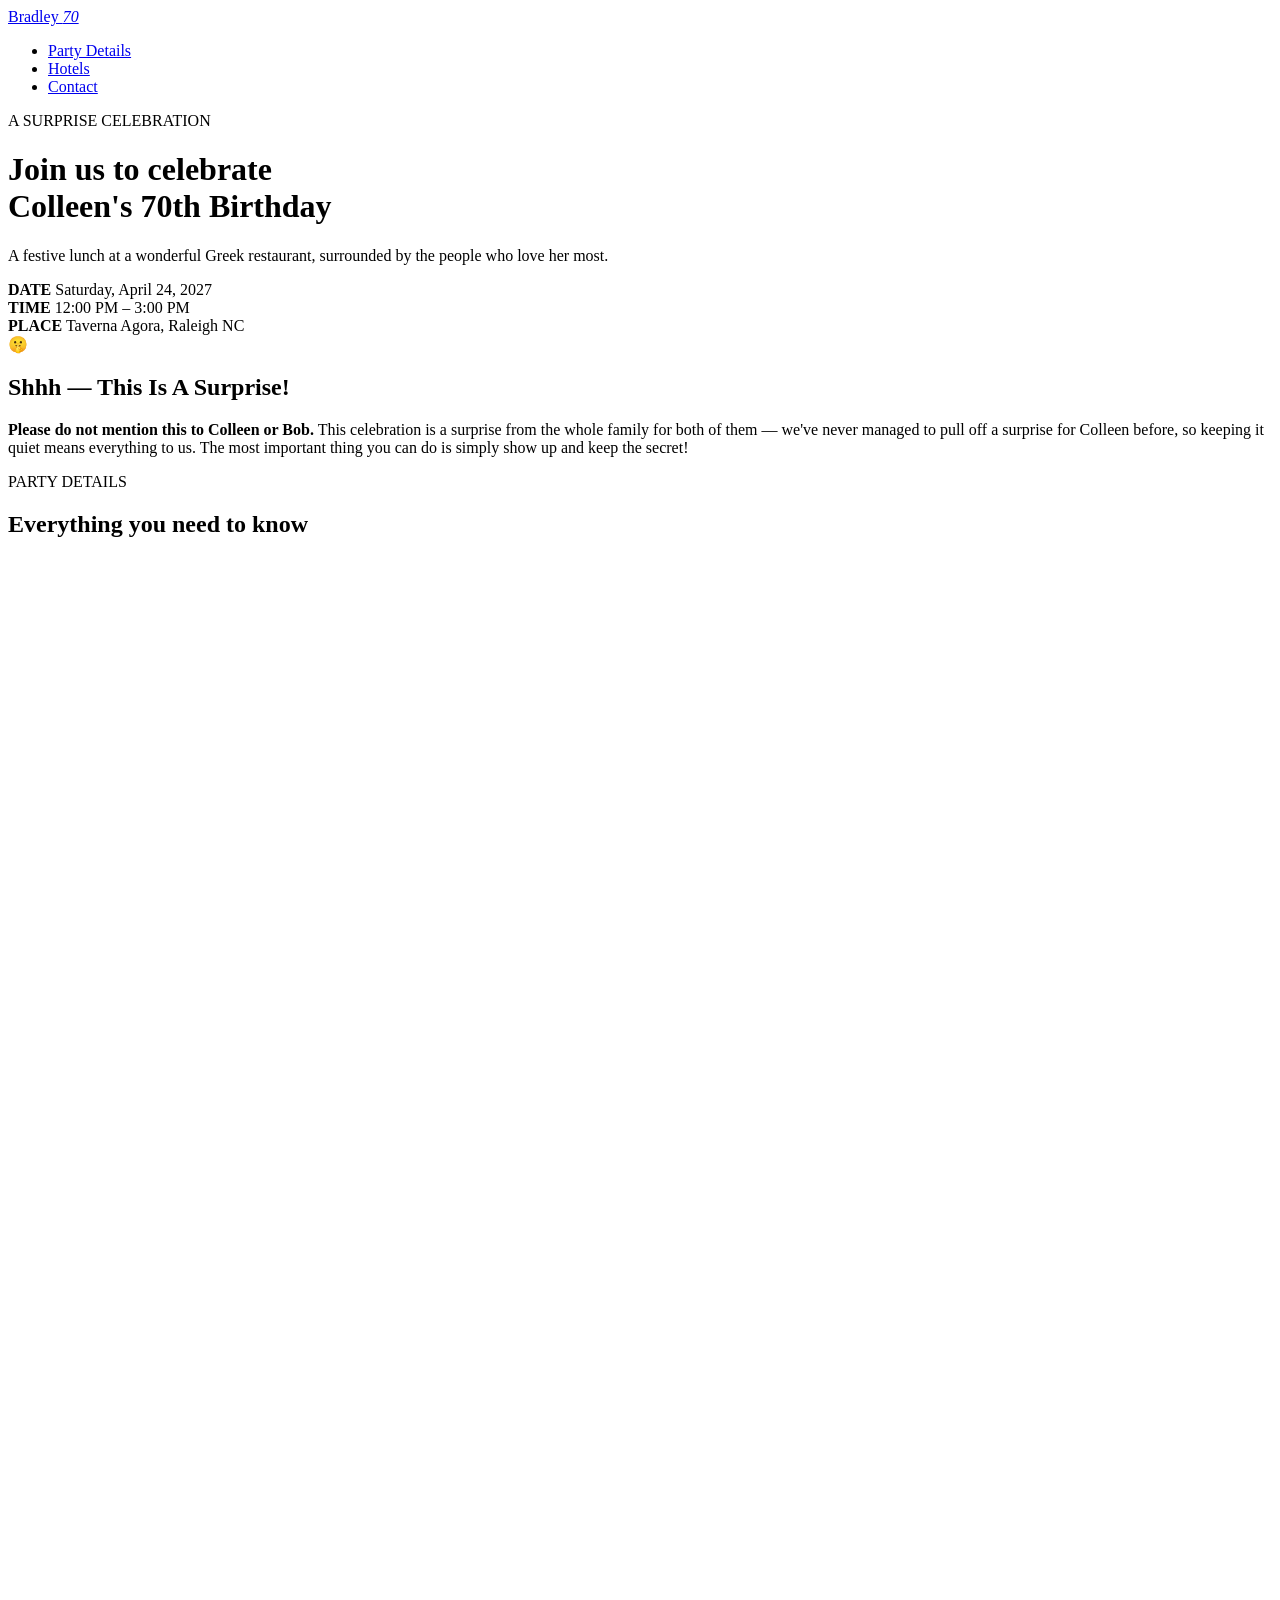
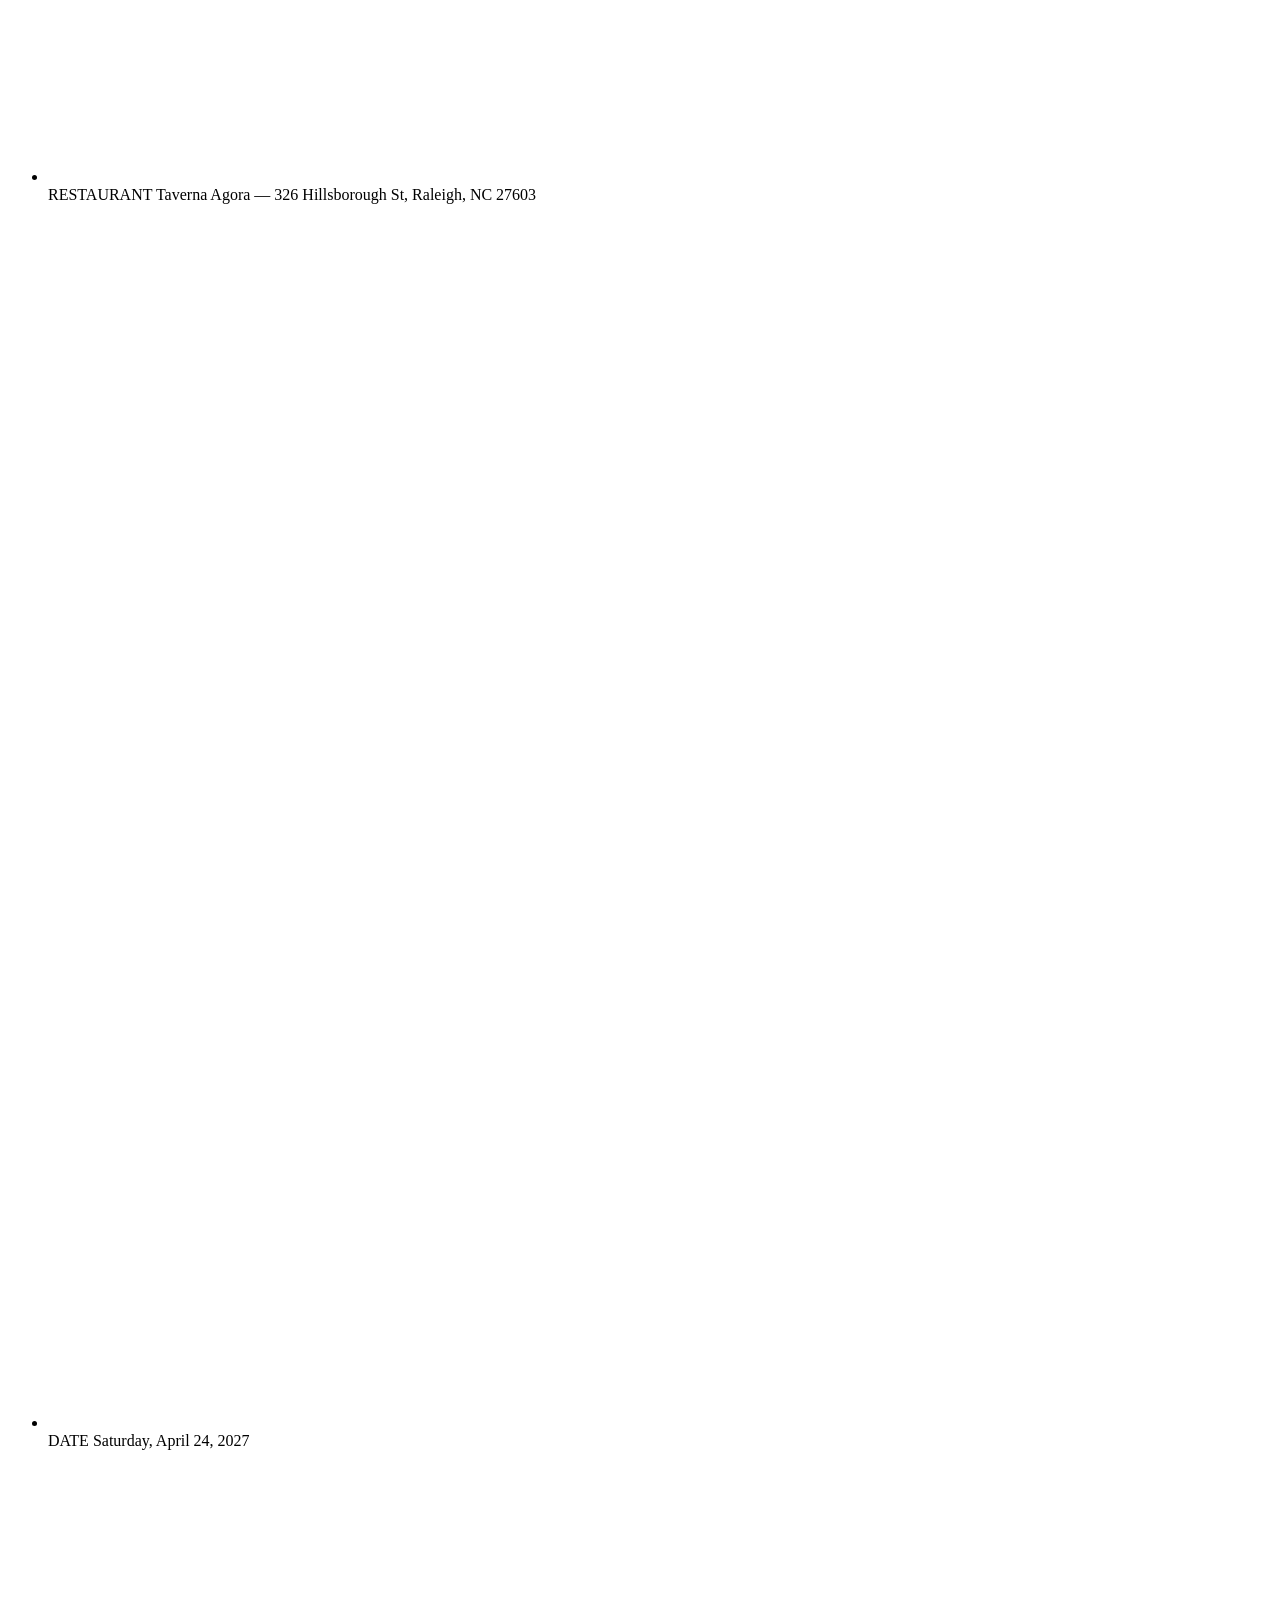
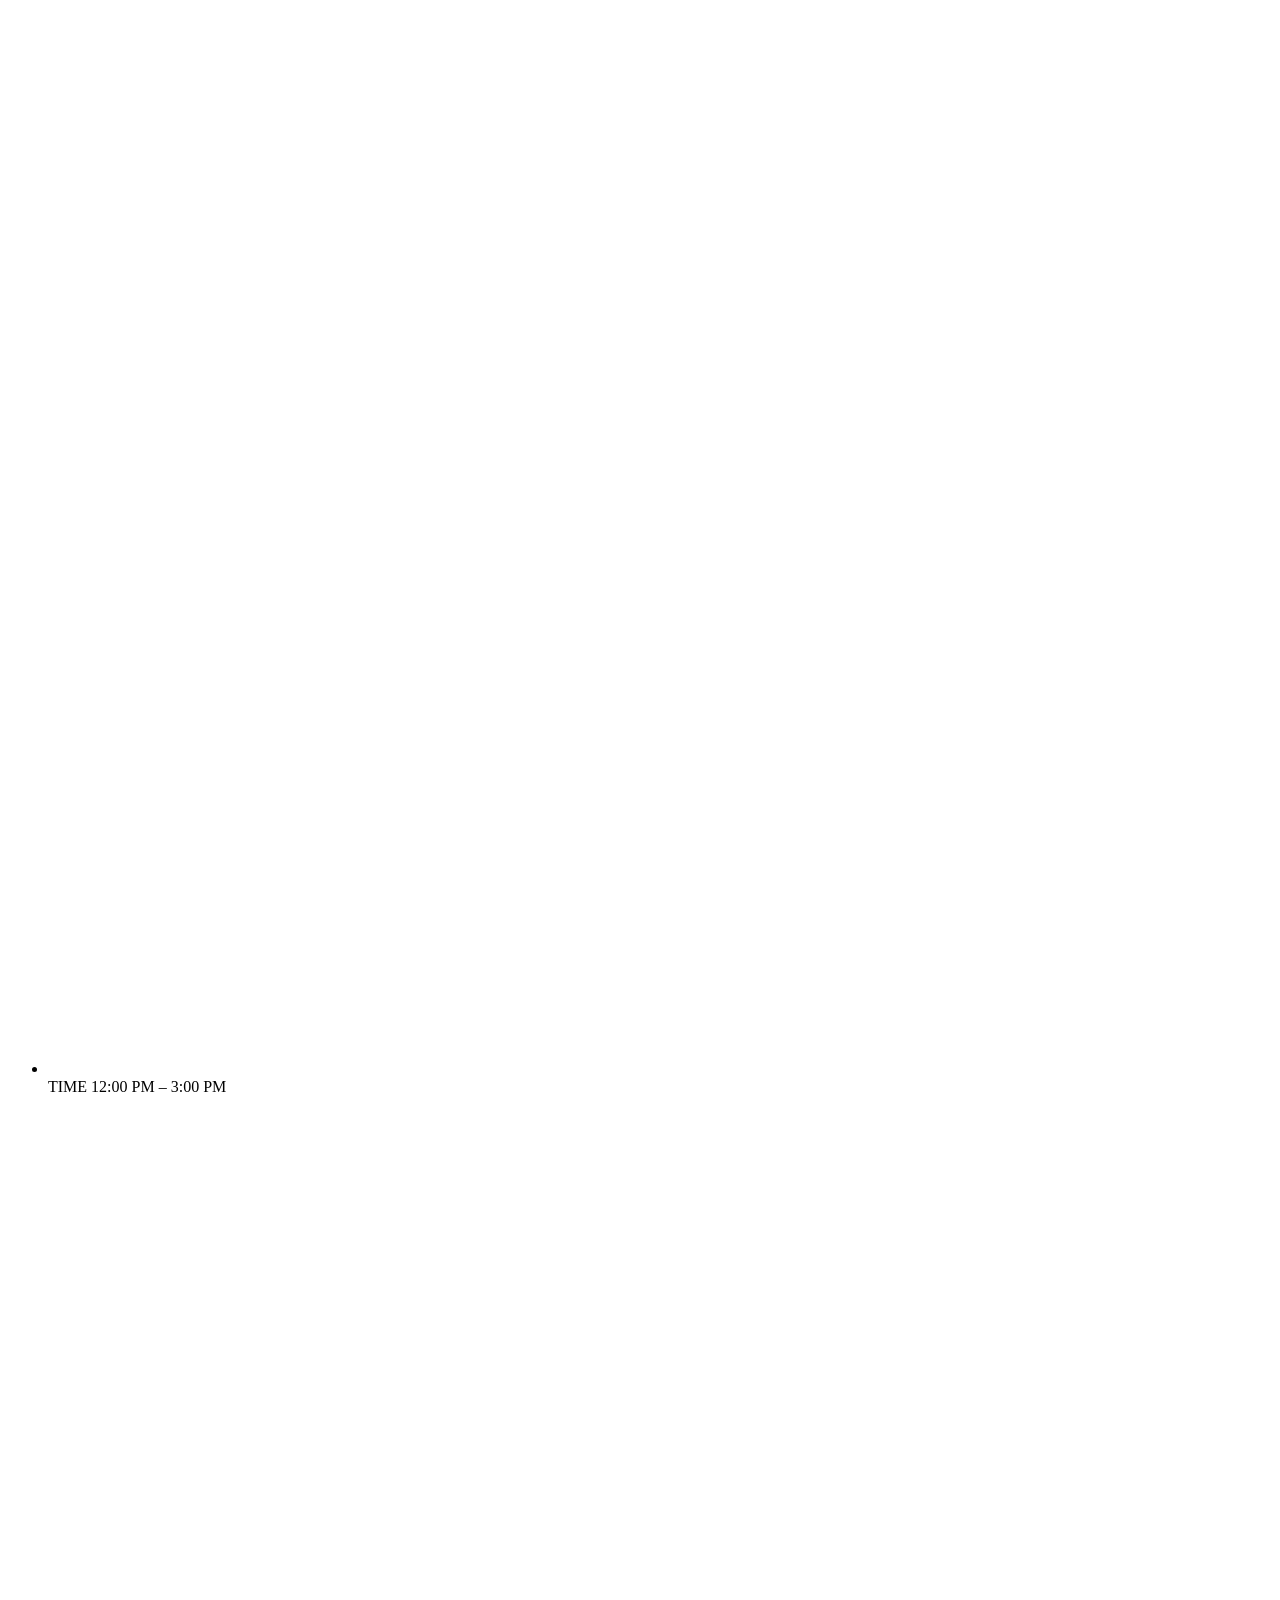
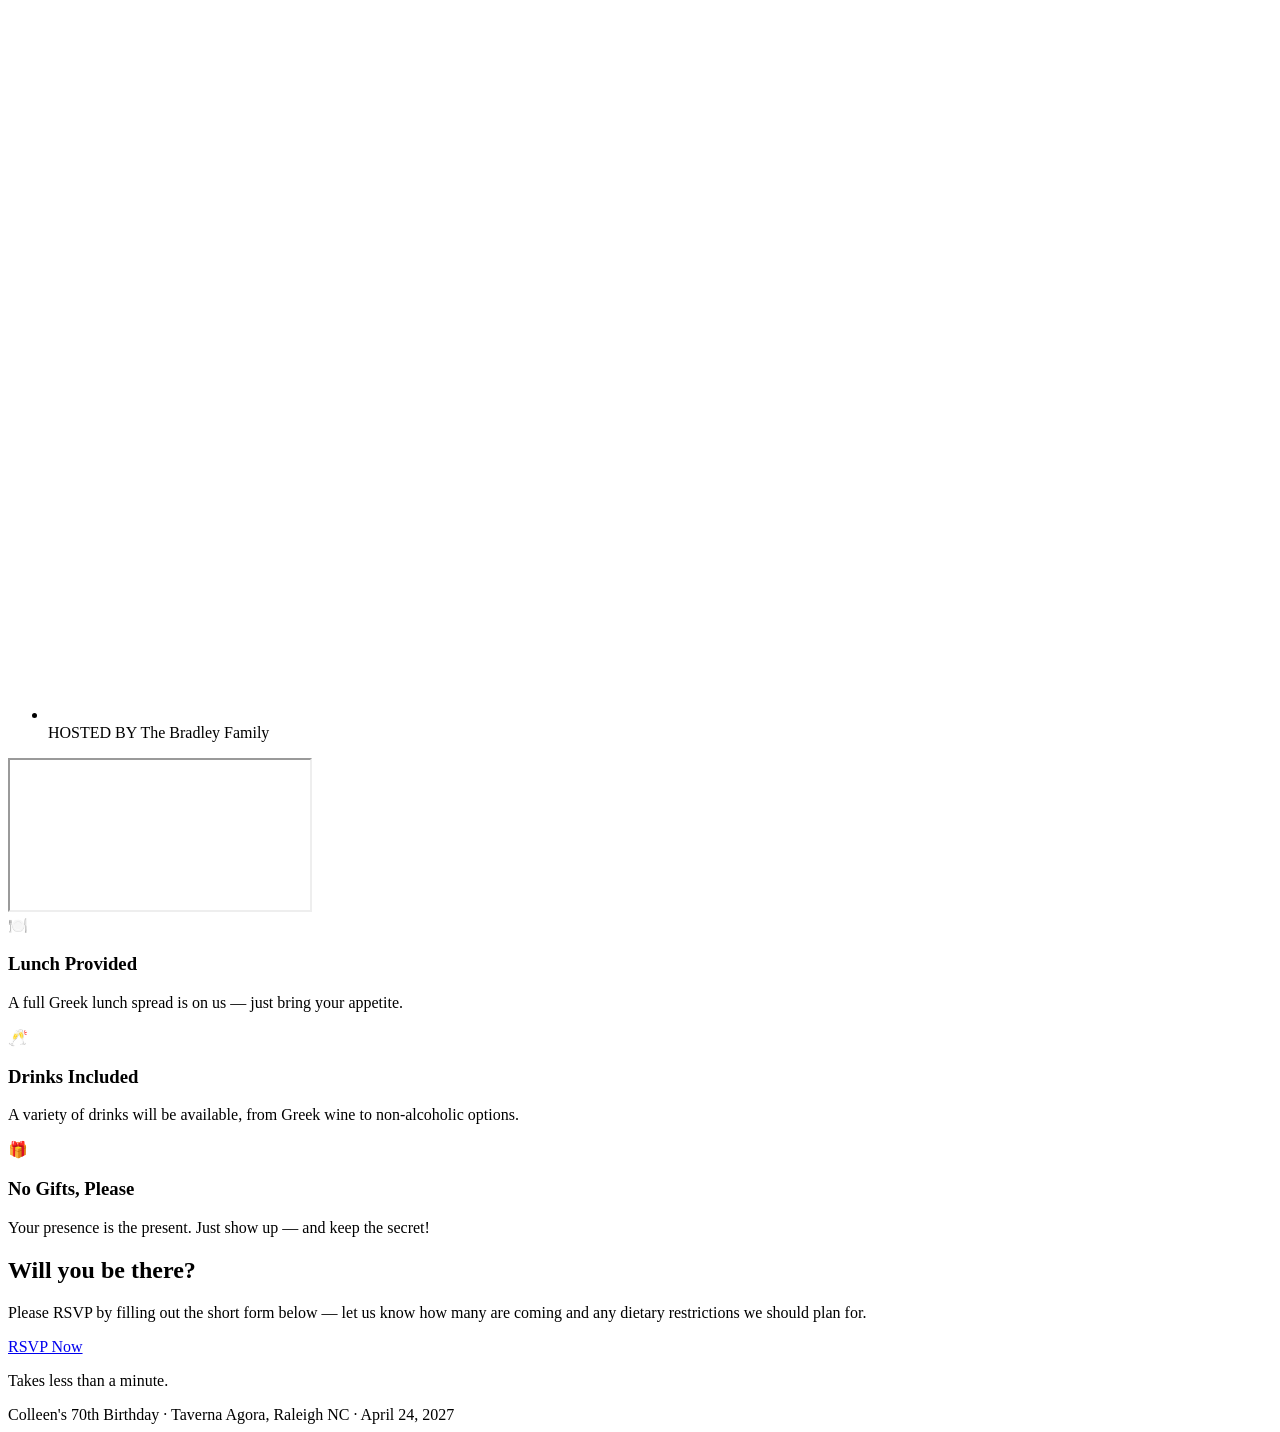
==== index.html @ 395ad721 "Add files via upload" ====
<!DOCTYPE html>
<html lang="en">
<head>
<meta charset="UTF-8">
<meta name="viewport" content="width=device-width, initial-scale=1.0">
<title>Colleen's 70th Birthday Celebration | Taverna Agora</title>
<meta name="description" content="Join us for a surprise 70th birthday celebration for Colleen at Taverna Agora, Raleigh, NC.">
<link rel="preconnect" href="https://fonts.googleapis.com">
<link rel="preconnect" href="https://fonts.gstatic.com" crossorigin>
<link href="https://fonts.googleapis.com/css2?family=Playfair+Display:wght@600;700&family=Inter:wght@400;500;600&display=swap" rel="stylesheet">
<link rel="stylesheet" href="css/style.css">
</head>
<body>

<nav class="site-nav">
  <div class="container">
    <a href="index.html" class="brand">Bradley <em>70</em></a>
    <ul>
      <li><a href="index.html" class="nav-link active">Party Details</a></li>
      <li><a href="hotels.html" class="nav-link">Hotels</a></li>
      <li><a href="contact.html" class="nav-link">Contact</a></li>
    </ul>
  </div>
</nav>

<header class="hero">
  <div class="container">
    <span class="eyebrow-mark">A SURPRISE CELEBRATION</span>
    <h1>Join us to celebrate<br>Colleen's <span class="age">70th</span> Birthday</h1>
    <p class="sub">A festive lunch at a wonderful Greek restaurant, surrounded by the people who love her most.</p>
    <div class="facts">
      <div class="fact"><strong>DATE</strong> Saturday, April 24, 2027</div>
      <div class="fact"><strong>TIME</strong> 12:00 PM – 3:00 PM</div>
      <div class="fact"><strong>PLACE</strong> Taverna Agora, Raleigh NC</div>
    </div>
  </div>
  <div class="waves"></div>
</header>

<div class="key-rule"></div>

<section class="section" style="padding-bottom: 0;">
  <div class="container">
    <div class="surprise-banner">
      <div class="shh-icon">🤫</div>
      <h2>Shhh — This Is A Surprise!</h2>
      <p><strong>Please do not mention this to Colleen or Bob.</strong> This celebration is a surprise from the whole family for both of them — we've never managed to pull off a surprise for Colleen before, so keeping it quiet means everything to us. The most important thing you can do is simply show up and keep the secret!</p>
    </div>
  </div>
</section>

<main>
  <section class="section" id="details">
    <div class="container">
      <div class="section-head">
        <span class="tag">PARTY DETAILS</span>
        <h2>Everything you need to know</h2>
      </div>

      <div class="detail-grid">
        <div>
          <ul class="detail-list">
            <li>
              <span class="icon">
                <svg viewBox="0 0 24 24" fill="none" xmlns="http://www.w3.org/2000/svg"><path d="M12 2C7.6 2 4 5.6 4 10c0 5.4 7 11.5 7.3 11.8.2.2.5.3.7.3s.5-.1.7-.3C13 21.5 20 15.4 20 10c0-4.4-3.6-8-8-8Zm0 11a3 3 0 1 1 0-6 3 3 0 0 1 0 6Z" fill="%23ffffff"/></svg>
              </span>
              <span>
                <span class="label">RESTAURANT</span>
                <span class="value">Taverna Agora — 326 Hillsborough St, Raleigh, NC 27603</span>
              </span>
            </li>
            <li>
              <span class="icon">
                <svg viewBox="0 0 24 24" fill="none" xmlns="http://www.w3.org/2000/svg"><rect x="3" y="4" width="18" height="17" rx="2" stroke="%23ffffff" stroke-width="1.6"/><path d="M3 9h18M8 2v4M16 2v4" stroke="%23ffffff" stroke-width="1.6" stroke-linecap="round"/></svg>
              </span>
              <span>
                <span class="label">DATE</span>
                <span class="value">Saturday, April 24, 2027</span>
              </span>
            </li>
            <li>
              <span class="icon">
                <svg viewBox="0 0 24 24" fill="none" xmlns="http://www.w3.org/2000/svg"><circle cx="12" cy="12" r="9" stroke="%23ffffff" stroke-width="1.6"/><path d="M12 7v5l3.5 2" stroke="%23ffffff" stroke-width="1.6" stroke-linecap="round"/></svg>
              </span>
              <span>
                <span class="label">TIME</span>
                <span class="value">12:00 PM – 3:00 PM</span>
              </span>
            </li>
            <li>
              <span class="icon">
                <svg viewBox="0 0 24 24" fill="none" xmlns="http://www.w3.org/2000/svg"><path d="M4 20V10l8-6 8 6v10h-5v-6H9v6H4Z" stroke="%23ffffff" stroke-width="1.6" stroke-linejoin="round"/></svg>
              </span>
              <span>
                <span class="label">HOSTED BY</span>
                <span class="value">The Bradley Family</span>
              </span>
            </li>
          </ul>
        </div>

        <div class="map-frame">
          <iframe
            src="https://www.google.com/maps?q=326+Hillsborough+St,+Raleigh,+NC+27603&output=embed"
            allowfullscreen loading="lazy" referrerpolicy="no-referrer-when-downgrade"
            title="Map to Taverna Agora, 326 Hillsborough St, Raleigh, NC 27603"></iframe>
        </div>
      </div>

      <div class="provide-grid">
        <div class="provide-card">
          <div class="icon-circle">🍽️</div>
          <h3>Lunch Provided</h3>
          <p>A full Greek lunch spread is on us — just bring your appetite.</p>
        </div>
        <div class="provide-card">
          <div class="icon-circle">🥂</div>
          <h3>Drinks Included</h3>
          <p>A variety of drinks will be available, from Greek wine to non-alcoholic options.</p>
        </div>
        <div class="provide-card">
          <div class="icon-circle">🎁</div>
          <h3>No Gifts, Please</h3>
          <p>Your presence is the present. Just show up — and keep the secret!</p>
        </div>
      </div>

      <div class="rsvp-box">
        <h2>Will you be there?</h2>
        <p>Please RSVP by filling out the short form below — let us know how many are coming and any dietary restrictions we should plan for.</p>
        <a class="btn" href="https://forms.gle/REPLACE-WITH-YOUR-GOOGLE-FORM-LINK" target="_blank" rel="noopener">RSVP Now</a>
        <p class="rsvp-note">Takes less than a minute.</p>
      </div>
    </div>
  </section>
</main>

<footer class="site-footer">
  <div class="container">
    <div class="key-rule on-light"></div>
    <p style="margin:0;">Colleen's 70th Birthday · Taverna Agora, Raleigh NC · April 24, 2027</p>
  </div>
</footer>

</body>
</html>
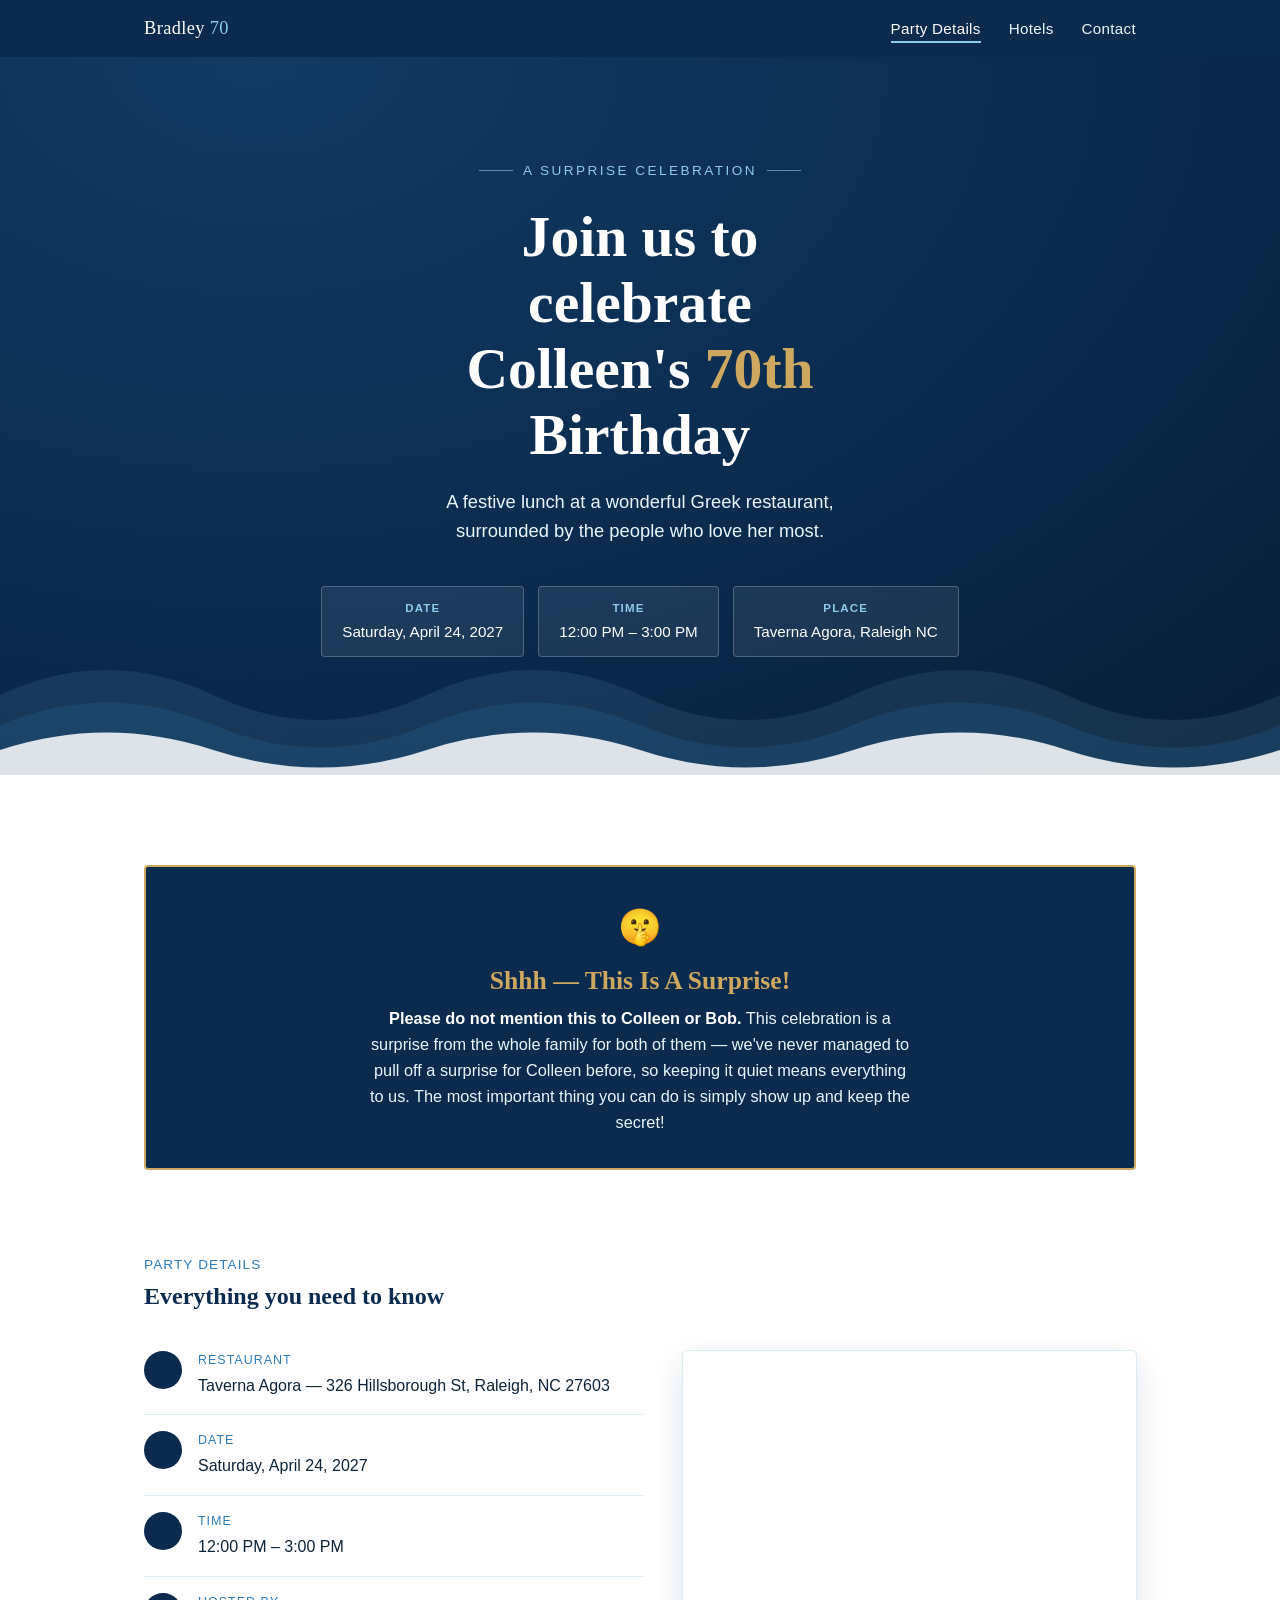
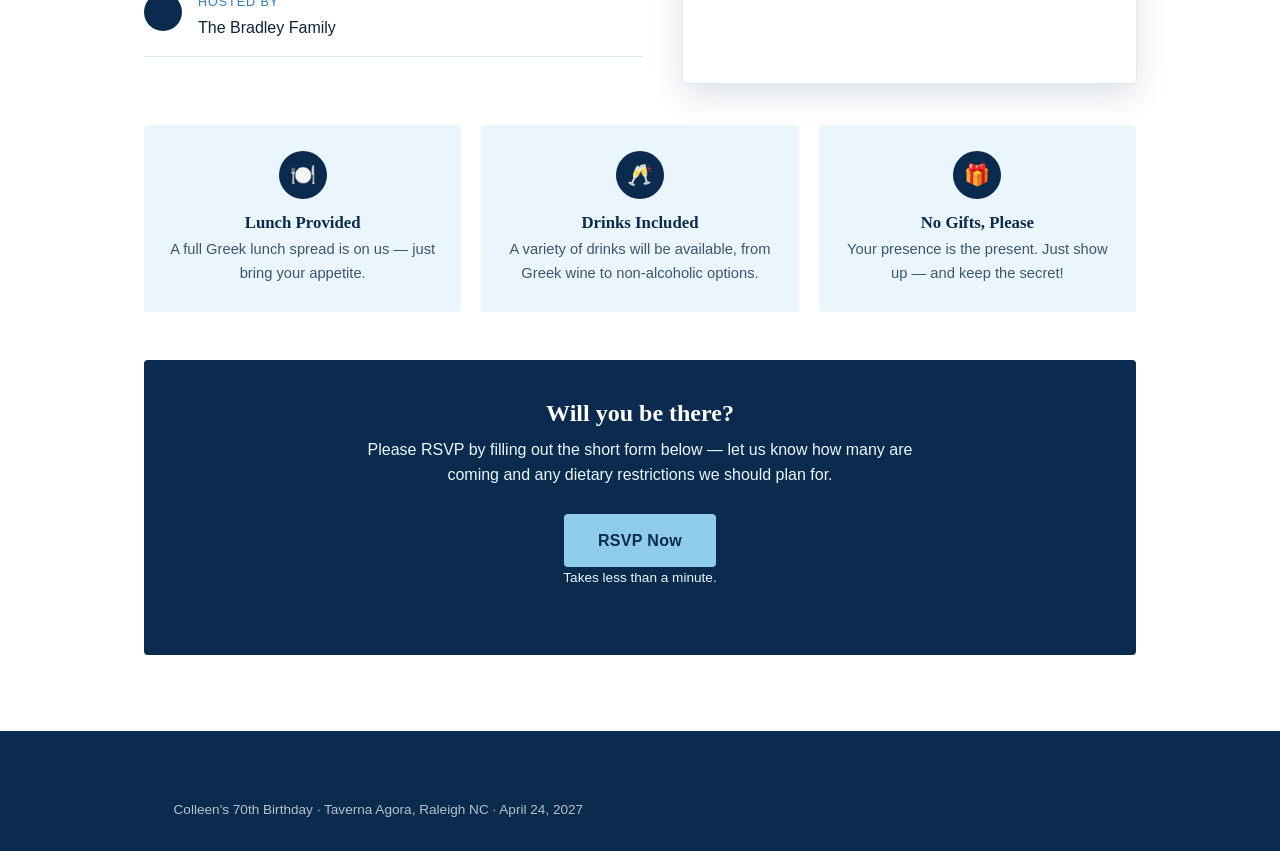
==== commit 187e0201: "Update index.html" ====
--- a/index.html
+++ b/index.html
@@ -128,7 +128,7 @@
       <div class="rsvp-box">
         <h2>Will you be there?</h2>
         <p>Please RSVP by filling out the short form below — let us know how many are coming and any dietary restrictions we should plan for.</p>
-        <a class="btn" href="https://forms.gle/REPLACE-WITH-YOUR-GOOGLE-FORM-LINK" target="_blank" rel="noopener">RSVP Now</a>
+        <a class="btn" href="https://docs.google.com/forms/d/e/1FAIpQLSdZSGmKIFh0bM7-O-mMtYijqo8UPM6EqAW4TR5RbbBrbN6z6A/viewform?usp=publish-editor" target="_blank" rel="noopener">RSVP Now</a>
         <p class="rsvp-note">Takes less than a minute.</p>
       </div>
     </div>
--- a/css/style.css
+++ b/css/style.css
@@ -0,0 +1,399 @@
+/* ==========================================================================
+   Mom's 70th Birthday — shared styles
+   Palette: deep Aegean navy, Santorini blue, sky blue, white
+   Type: Playfair Display (display) + Inter (body)
+   ========================================================================== */
+
+:root {
+  --navy-deep: #0a2b4e;
+  --navy: #123a63;
+  --blue: #2f7cb8;
+  --sky: #8fcbea;
+  --sky-pale: #eaf6fc;
+  --white: #ffffff;
+  --ink: #0e2438;
+  --ink-soft: #3c5670;
+  --gold: #cda85e; /* single, sparing accent — used only for the "70" */
+
+  --radius: 4px;
+  --max-width: 1040px;
+  --shadow: 0 12px 32px rgba(10, 43, 78, 0.14);
+}
+
+* { box-sizing: border-box; }
+
+html {
+  scroll-behavior: smooth;
+}
+
+body {
+  margin: 0;
+  font-family: 'Inter', -apple-system, BlinkMacSystemFont, 'Segoe UI', sans-serif;
+  color: var(--ink);
+  background: var(--white);
+  line-height: 1.6;
+  -webkit-font-smoothing: antialiased;
+}
+
+h1, h2, h3, .display {
+  font-family: 'Playfair Display', Georgia, serif;
+  font-weight: 600;
+  color: var(--navy-deep);
+  margin: 0 0 0.4em 0;
+  line-height: 1.15;
+}
+
+p { margin: 0 0 1em 0; max-width: 62ch; }
+
+a { color: var(--blue); }
+
+img, svg { max-width: 100%; display: block; }
+
+.container {
+  max-width: var(--max-width);
+  margin: 0 auto;
+  padding: 0 24px;
+}
+
+/* ---------- Greek key motif ---------- */
+.key-rule {
+  height: 14px;
+  width: 100%;
+  background-image: url("data:image/svg+xml,%3Csvg xmlns='http://www.w3.org/2000/svg' width='28' height='14' viewBox='0 0 28 14'%3E%3Cpath d='M0 14V0h28v4H8v2h16v4H8v2h20v2z' fill='%23ffffff'/%3E%3C/svg%3E");
+  background-repeat: repeat-x;
+  background-size: 28px 14px;
+  opacity: 0.9;
+}
+.key-rule.on-light {
+  background-image: url("data:image/svg+xml,%3Csvg xmlns='http://www.w3.org/2000/svg' width='28' height='14' viewBox='0 0 28 14'%3E%3Cpath d='M0 14V0h28v4H8v2h16v4H8v2h20v2z' fill='%230a2b4e'/%3E%3C/svg%3E");
+  opacity: 0.15;
+}
+
+/* ---------- Nav ---------- */
+.site-nav {
+  background: var(--navy-deep);
+  position: sticky;
+  top: 0;
+  z-index: 50;
+}
+.site-nav .container {
+  display: flex;
+  align-items: center;
+  justify-content: space-between;
+  padding-top: 14px;
+  padding-bottom: 14px;
+}
+.site-nav .brand {
+  font-family: 'Playfair Display', serif;
+  color: var(--white);
+  font-size: 1.15rem;
+  letter-spacing: 0.02em;
+  text-decoration: none;
+}
+.site-nav .brand em { color: var(--sky); font-style: normal; }
+.site-nav ul {
+  list-style: none;
+  display: flex;
+  gap: 28px;
+  margin: 0;
+  padding: 0;
+}
+.site-nav a.nav-link {
+  color: var(--sky-pale);
+  text-decoration: none;
+  font-size: 0.95rem;
+  letter-spacing: 0.02em;
+  padding-bottom: 4px;
+  border-bottom: 2px solid transparent;
+  transition: border-color 0.2s ease, color 0.2s ease;
+}
+.site-nav a.nav-link:hover,
+.site-nav a.nav-link.active {
+  color: var(--white);
+  border-bottom-color: var(--sky);
+}
+.nav-toggle { display: none; }
+
+@media (max-width: 640px) {
+  .site-nav .container { flex-wrap: wrap; }
+  .site-nav ul { width: 100%; justify-content: center; gap: 20px; padding-top: 10px; flex-wrap: wrap; }
+}
+
+/* ---------- Hero ---------- */
+.hero {
+  position: relative;
+  overflow: hidden;
+  background: radial-gradient(120% 140% at 20% 0%, var(--navy) 0%, var(--navy-deep) 55%, #071d34 100%);
+  color: var(--white);
+  padding: 96px 0 110px;
+  text-align: center;
+}
+.hero .waves {
+  position: absolute;
+  inset: auto 0 0 0;
+  height: 140px;
+  background-image: url("data:image/svg+xml,%3Csvg xmlns='http://www.w3.org/2000/svg' viewBox='0 0 1200 140' preserveAspectRatio='none'%3E%3Cpath d='M0 60 Q 100 10 200 60 T 400 60 T 600 60 T 800 60 T 1000 60 T 1200 60 V140 H0 Z' fill='%238fcbea' fill-opacity='0.10'/%3E%3Cpath d='M0 90 Q 100 45 200 90 T 400 90 T 600 90 T 800 90 T 1000 90 T 1200 90 V140 H0 Z' fill='%232f7cb8' fill-opacity='0.18'/%3E%3Cpath d='M0 115 Q 100 80 200 115 T 400 115 T 600 115 T 800 115 T 1000 115 T 1200 115 V140 H0 Z' fill='%23ffffff' fill-opacity='0.85'/%3E%3C/svg%3E");
+  background-repeat: no-repeat;
+  background-size: 100% 100%;
+}
+.hero .eyebrow-mark {
+  display: inline-flex;
+  align-items: center;
+  gap: 10px;
+  color: var(--sky);
+  font-size: 0.85rem;
+  letter-spacing: 0.18em;
+  margin-bottom: 22px;
+}
+.hero .eyebrow-mark::before,
+.hero .eyebrow-mark::after {
+  content: "";
+  width: 34px;
+  height: 1px;
+  background: var(--sky);
+  opacity: 0.6;
+}
+.hero h1 {
+  color: var(--white);
+  font-size: clamp(2.2rem, 5vw, 3.6rem);
+  max-width: 16ch;
+  margin: 0 auto 18px;
+}
+.hero h1 .age {
+  color: var(--gold);
+}
+.hero .sub {
+  color: var(--sky-pale);
+  font-size: 1.15rem;
+  max-width: 46ch;
+  margin: 0 auto 40px;
+}
+.hero .facts {
+  display: flex;
+  flex-wrap: wrap;
+  justify-content: center;
+  gap: 14px;
+  margin-bottom: 8px;
+}
+.hero .fact {
+  background: rgba(255,255,255,0.08);
+  border: 1px solid rgba(255,255,255,0.22);
+  border-radius: var(--radius);
+  padding: 12px 20px;
+  font-size: 0.95rem;
+  color: var(--white);
+}
+.hero .fact strong { color: var(--sky); display: block; font-size: 0.72rem; letter-spacing: 0.1em; margin-bottom: 3px; }
+
+/* ---------- Section ---------- */
+.section {
+  padding: 76px 0;
+}
+.section.alt {
+  background: var(--sky-pale);
+}
+.section-head {
+  margin-bottom: 40px;
+}
+.section-head .tag {
+  color: var(--blue);
+  font-size: 0.85rem;
+  letter-spacing: 0.08em;
+  display: block;
+  margin-bottom: 8px;
+}
+
+/* ---------- Party detail card ---------- */
+.detail-grid {
+  display: grid;
+  grid-template-columns: 1.1fr 1fr;
+  gap: 40px;
+  align-items: start;
+}
+@media (max-width: 800px) {
+  .detail-grid { grid-template-columns: 1fr; }
+}
+.detail-list {
+  list-style: none;
+  margin: 0 0 28px 0;
+  padding: 0;
+}
+.detail-list li {
+  display: flex;
+  gap: 16px;
+  padding: 16px 0;
+  border-bottom: 1px solid #dcebf3;
+}
+.detail-list li:first-child { padding-top: 0; }
+.detail-list .icon {
+  flex: none;
+  width: 38px;
+  height: 38px;
+  border-radius: 50%;
+  background: var(--navy-deep);
+  display: flex;
+  align-items: center;
+  justify-content: center;
+}
+.detail-list .icon svg { width: 18px; height: 18px; }
+.detail-list .label {
+  font-size: 0.78rem;
+  letter-spacing: 0.08em;
+  color: var(--blue);
+  display: block;
+  margin-bottom: 2px;
+}
+.detail-list .value { color: var(--ink); font-weight: 500; }
+
+.map-frame {
+  border-radius: var(--radius);
+  overflow: hidden;
+  box-shadow: var(--shadow);
+  border: 6px solid var(--white);
+  outline: 1px solid #dcebf3;
+}
+.map-frame iframe { width: 100%; height: 320px; border: 0; display: block; }
+
+/* ---------- Surprise banner ---------- */
+.surprise-banner {
+  background: var(--navy-deep);
+  border: 2px solid var(--gold);
+  border-radius: var(--radius);
+  padding: 32px 36px;
+  margin: 0 0 8px;
+  text-align: center;
+  color: var(--white);
+}
+.surprise-banner .shh-icon { font-size: 2.2rem; margin-bottom: 10px; }
+.surprise-banner h2 { color: var(--gold); font-size: 1.6rem; margin-bottom: 10px; }
+.surprise-banner p { color: var(--sky-pale); max-width: 60ch; margin: 0 auto; font-size: 1.02rem; }
+.surprise-banner p strong { color: var(--white); }
+
+/* ---------- What we're providing ---------- */
+.provide-grid {
+  display: grid;
+  grid-template-columns: repeat(3, 1fr);
+  gap: 20px;
+  margin: 40px 0 0;
+}
+@media (max-width: 800px) { .provide-grid { grid-template-columns: 1fr; } }
+.provide-card {
+  background: var(--sky-pale);
+  border-radius: var(--radius);
+  padding: 26px 22px;
+  text-align: center;
+}
+.provide-card .icon-circle {
+  width: 48px; height: 48px; border-radius: 50%; background: var(--navy-deep);
+  display: flex; align-items: center; justify-content: center; margin: 0 auto 14px;
+  font-size: 1.3rem;
+}
+.provide-card h3 { font-size: 1.05rem; margin-bottom: 6px; }
+.provide-card p { font-size: 0.92rem; color: var(--ink-soft); margin: 0; }
+
+/* ---------- RSVP ---------- */
+.rsvp-box {
+  background: var(--navy-deep);
+  color: var(--white);
+  border-radius: var(--radius);
+  padding: 40px;
+  text-align: center;
+  margin-top: 48px;
+}
+.rsvp-box h2 { color: var(--white); }
+.rsvp-box p { color: var(--sky-pale); margin: 0 auto 26px; }
+.btn {
+  display: inline-block;
+  background: var(--sky);
+  color: var(--navy-deep);
+  font-weight: 600;
+  text-decoration: none;
+  padding: 14px 34px;
+  border-radius: var(--radius);
+  letter-spacing: 0.02em;
+  transition: transform 0.15s ease, background 0.15s ease;
+}
+.btn:hover { background: var(--white); transform: translateY(-1px); }
+.rsvp-note { color: rgba(255,255,255,0.6); font-size: 0.85rem; margin-top: 18px; margin-bottom: 0; }
+
+/* ---------- Simple page header (contact / hotels) ---------- */
+.page-header {
+  background: var(--navy-deep);
+  color: var(--white);
+  padding: 64px 0 54px;
+  text-align: center;
+}
+.page-header h1 { color: var(--white); }
+.page-header p { color: var(--sky-pale); margin: 0 auto; }
+
+/* ---------- Contact page ---------- */
+.contact-card {
+  max-width: 460px;
+  margin: 0 auto;
+  background: var(--white);
+  border: 1px solid #dcebf3;
+  border-radius: var(--radius);
+  box-shadow: var(--shadow);
+  padding: 44px;
+  text-align: center;
+}
+.contact-card .avatar-mark {
+  width: 64px;
+  height: 64px;
+  margin: 0 auto 20px;
+  border-radius: 50%;
+  background: var(--sky-pale);
+  display: flex;
+  align-items: center;
+  justify-content: center;
+  color: var(--navy-deep);
+  font-family: 'Playfair Display', serif;
+  font-size: 1.4rem;
+}
+.contact-rows { list-style: none; margin: 24px 0 0; padding: 0; text-align: left; }
+.contact-rows li { display: flex; gap: 14px; padding: 14px 0; border-top: 1px solid #eef4f8; }
+.contact-rows li:first-child { border-top: none; }
+.contact-rows .label { width: 76px; flex: none; color: var(--blue); font-size: 0.8rem; letter-spacing: 0.06em; padding-top: 2px; }
+.contact-rows .value a { color: var(--ink); text-decoration: none; font-weight: 500; }
+.contact-rows .value a:hover { color: var(--blue); }
+
+/* ---------- Hotels page ---------- */
+.hotel-list {
+  display: grid;
+  gap: 20px;
+}
+.hotel-card {
+  display: grid;
+  grid-template-columns: auto 1fr auto;
+  gap: 22px;
+  align-items: center;
+  background: var(--white);
+  border: 1px solid #dcebf3;
+  border-radius: var(--radius);
+  padding: 22px 26px;
+}
+@media (max-width: 700px) {
+  .hotel-card { grid-template-columns: 1fr; text-align: left; }
+}
+.hotel-card .num {
+  font-family: 'Playfair Display', serif;
+  font-size: 1.6rem;
+  color: var(--sky);
+  -webkit-text-stroke: 1px var(--navy-deep);
+  width: 46px;
+}
+.hotel-card h3 { margin-bottom: 4px; font-size: 1.15rem; }
+.hotel-card .addr { color: var(--ink-soft); font-size: 0.92rem; margin-bottom: 4px; }
+.hotel-card .meta { color: var(--blue); font-size: 0.85rem; }
+.hotel-card .phone { text-align: right; white-space: nowrap; font-weight: 500; }
+.hotel-card .phone a { text-decoration: none; }
+
+/* ---------- Footer ---------- */
+.site-footer {
+  background: var(--navy-deep);
+  color: rgba(255,255,255,0.7);
+  text-align: center;
+  padding: 30px 0;
+  font-size: 0.85rem;
+}
+.site-footer .key-rule { margin-bottom: 24px; }
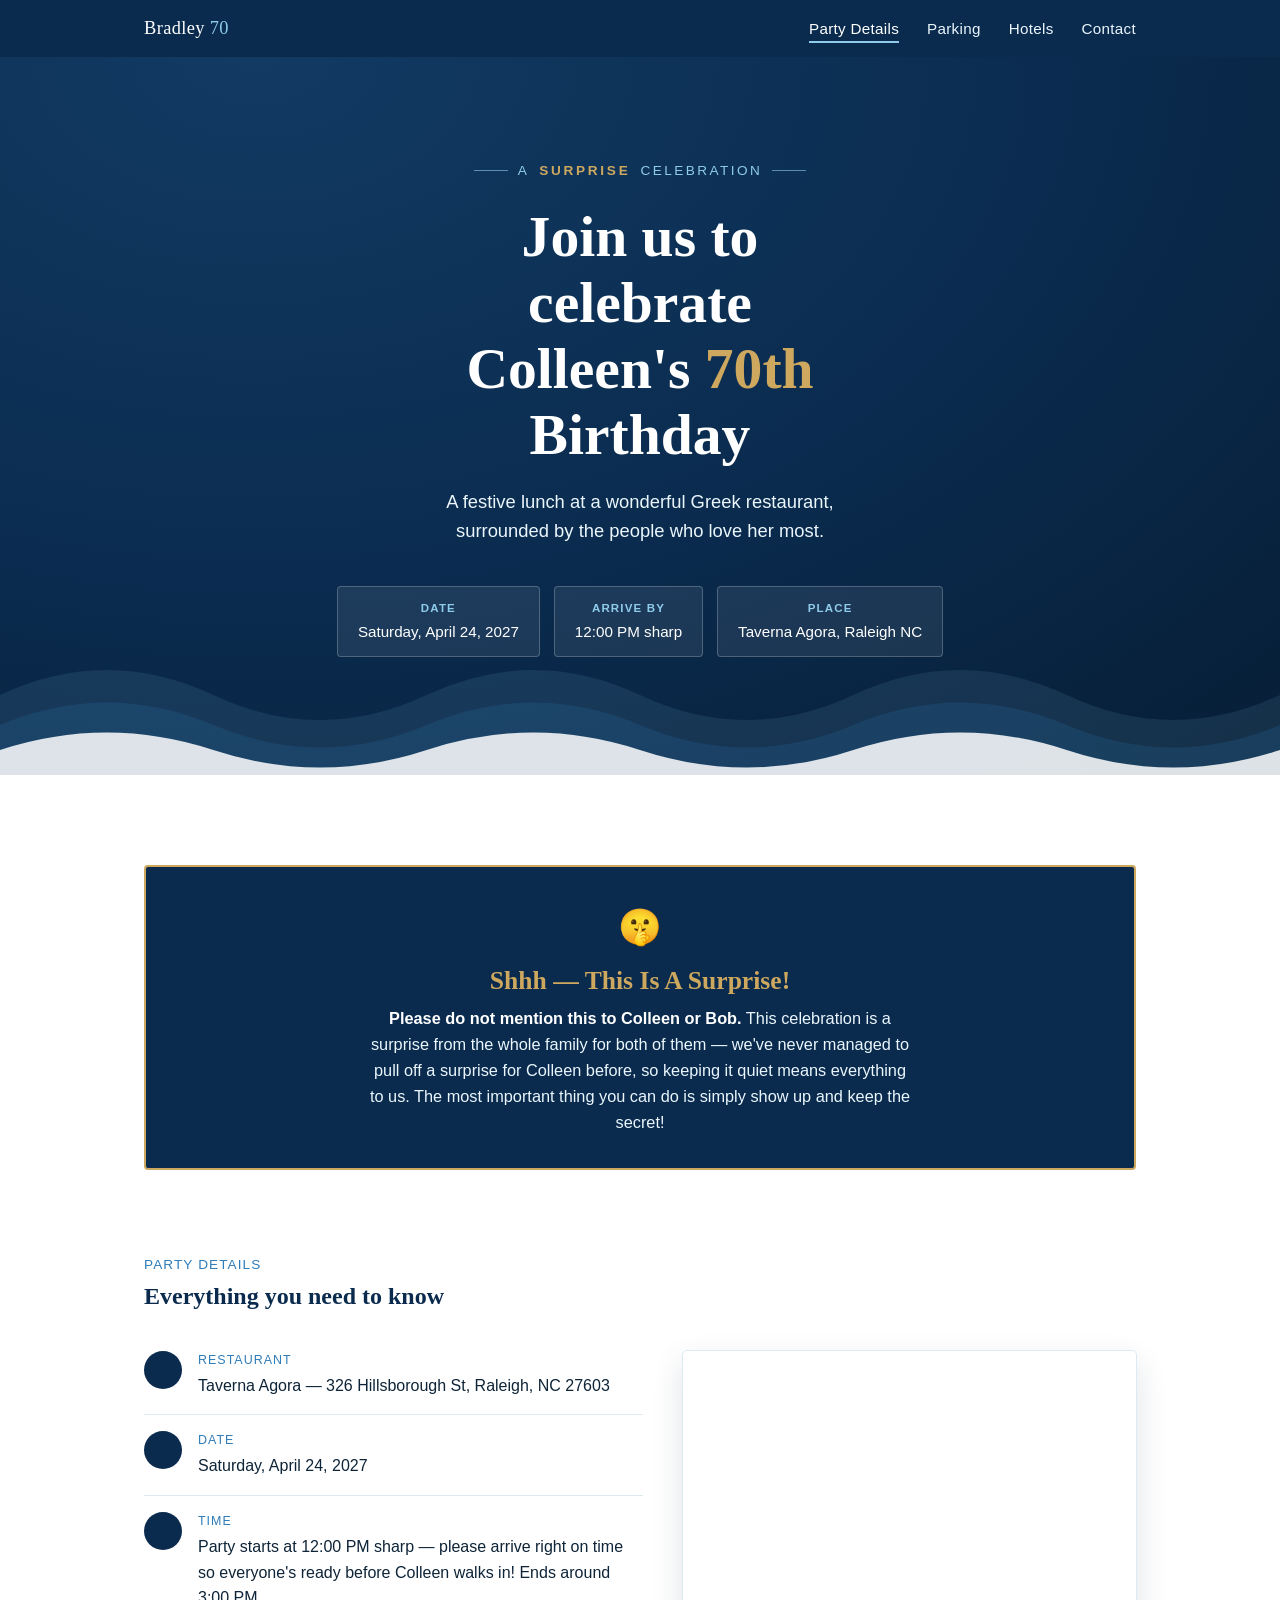
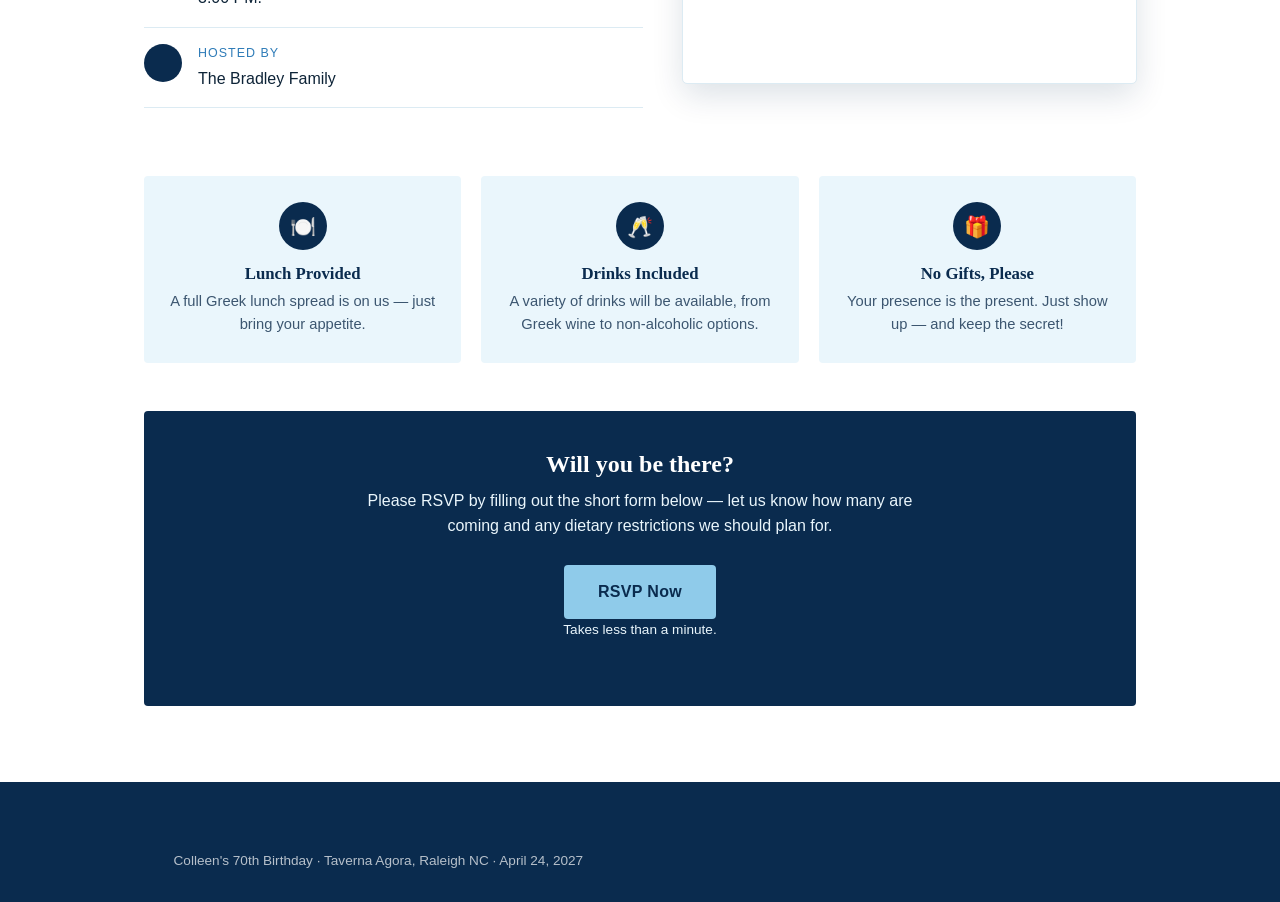
==== commit d55cb74f: "Add files via upload" ====
--- a/index.html
+++ b/index.html
@@ -17,6 +17,7 @@
     <a href="index.html" class="brand">Bradley <em>70</em></a>
     <ul>
       <li><a href="index.html" class="nav-link active">Party Details</a></li>
+      <li><a href="parking.html" class="nav-link">Parking</a></li>
       <li><a href="hotels.html" class="nav-link">Hotels</a></li>
       <li><a href="contact.html" class="nav-link">Contact</a></li>
     </ul>
@@ -25,12 +26,12 @@
 
 <header class="hero">
   <div class="container">
-    <span class="eyebrow-mark">A SURPRISE CELEBRATION</span>
+    <span class="eyebrow-mark">A <em class="highlight">SURPRISE</em> CELEBRATION</span>
     <h1>Join us to celebrate<br>Colleen's <span class="age">70th</span> Birthday</h1>
     <p class="sub">A festive lunch at a wonderful Greek restaurant, surrounded by the people who love her most.</p>
     <div class="facts">
       <div class="fact"><strong>DATE</strong> Saturday, April 24, 2027</div>
-      <div class="fact"><strong>TIME</strong> 12:00 PM – 3:00 PM</div>
+      <div class="fact"><strong>ARRIVE BY</strong> 12:00 PM sharp</div>
       <div class="fact"><strong>PLACE</strong> Taverna Agora, Raleigh NC</div>
     </div>
   </div>
@@ -84,7 +85,7 @@
               </span>
               <span>
                 <span class="label">TIME</span>
-                <span class="value">12:00 PM – 3:00 PM</span>
+                <span class="value">Party starts at 12:00 PM sharp — please arrive right on time so everyone's ready before Colleen walks in! Ends around 3:00 PM.</span>
               </span>
             </li>
             <li>
@@ -128,7 +129,7 @@
       <div class="rsvp-box">
         <h2>Will you be there?</h2>
         <p>Please RSVP by filling out the short form below — let us know how many are coming and any dietary restrictions we should plan for.</p>
-        <a class="btn" href="https://docs.google.com/forms/d/e/1FAIpQLSdZSGmKIFh0bM7-O-mMtYijqo8UPM6EqAW4TR5RbbBrbN6z6A/viewform?usp=publish-editor" target="_blank" rel="noopener">RSVP Now</a>
+        <a class="btn" href="https://forms.gle/REPLACE-WITH-YOUR-GOOGLE-FORM-LINK" target="_blank" rel="noopener">RSVP Now</a>
         <p class="rsvp-note">Takes less than a minute.</p>
       </div>
     </div>
--- a/css/style.css
+++ b/css/style.css
@@ -153,6 +153,12 @@
   background: var(--sky);
   opacity: 0.6;
 }
+.hero .eyebrow-mark em.highlight {
+  font-style: normal;
+  color: var(--gold);
+  font-weight: 700;
+  letter-spacing: 0.2em;
+}
 .hero h1 {
   color: var(--white);
   font-size: clamp(2.2rem, 5vw, 3.6rem);
@@ -290,6 +296,16 @@
 }
 .provide-card h3 { font-size: 1.05rem; margin-bottom: 6px; }
 .provide-card p { font-size: 0.92rem; color: var(--ink-soft); margin: 0; }
+
+.expect-note {
+  background: var(--sky-pale);
+  border-left: 4px solid var(--blue);
+  border-radius: var(--radius);
+  padding: 20px 24px;
+  color: var(--ink-soft);
+  font-size: 0.96rem;
+}
+.expect-note strong { color: var(--navy-deep); }
 
 /* ---------- RSVP ---------- */
 .rsvp-box {
